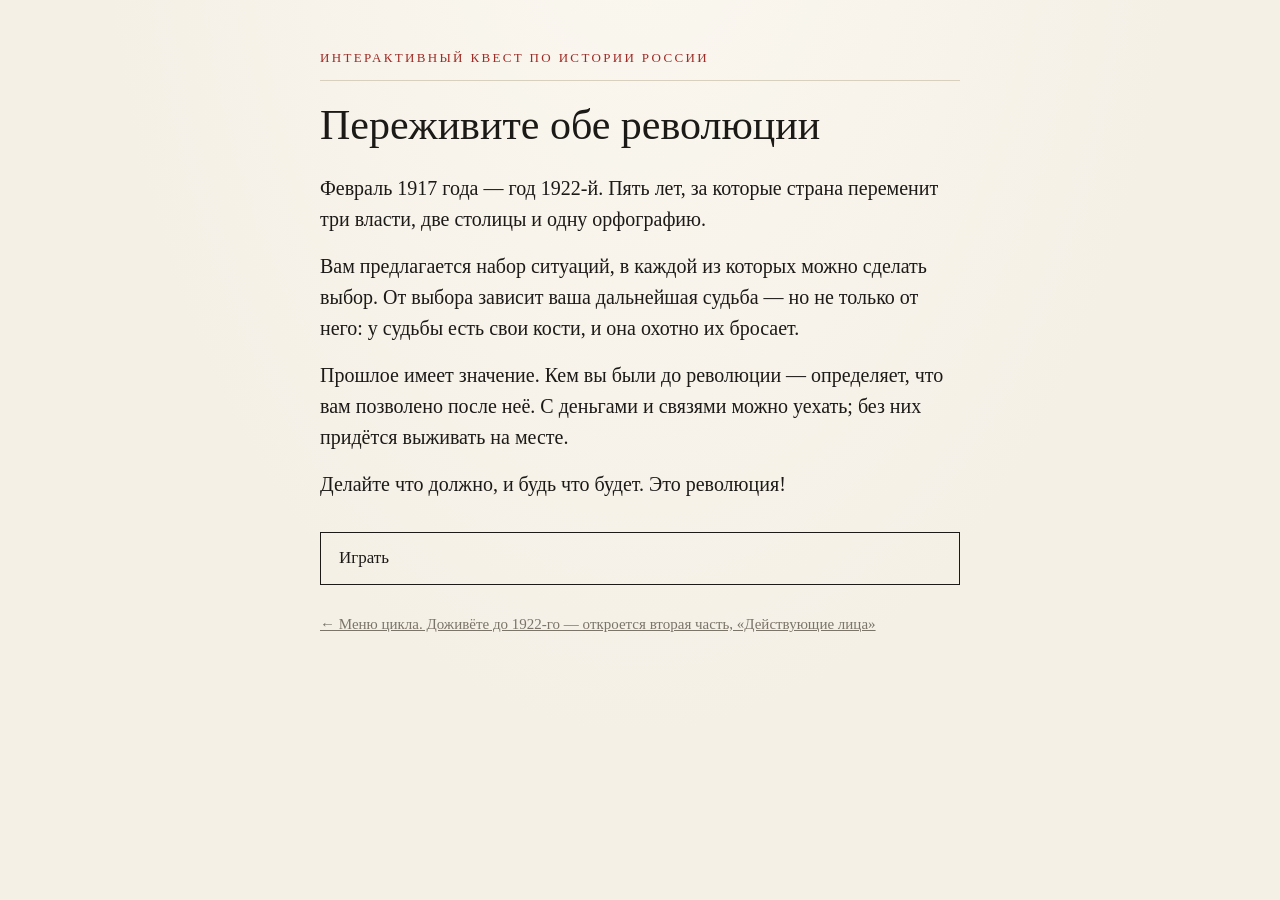
==== v1.html @ 21b518e4 "fixes" ====
<!DOCTYPE html>
<html lang="ru">
<head>
<meta charset="utf-8">
<meta name="viewport" content="width=device-width, initial-scale=1">
<title>Игра: переживите обе революции</title>
<link rel="stylesheet" href="style.css">
</head>
<body>
<div id="app"></div>
<script src="scenario.js"></script>
<script src="engine.js"></script>
</body>
</html>
---- style.css ----
/* «Арзамасовский» бумажный стиль: серьёзная гарнитура, кремовая бумага, тёмно-красный акцент */

* { margin: 0; padding: 0; box-sizing: border-box; }

:root {
  --paper: #f5f0e6;
  --ink: #1c1a17;
  --accent: #9e2b25;
  --muted: #7a7469;
  --line: #d8d0bf;
}

html { height: 100%; }

body {
  min-height: 100%;
  background: var(--paper);
  background-image: radial-gradient(ellipse at 50% -20%, #fbf8f1 0%, var(--paper) 60%);
  color: var(--ink);
  font-family: Georgia, 'Times New Roman', serif;
  font-size: 19px;
  line-height: 1.55;
  padding: 48px 16px 96px;
}

#app { max-width: 640px; margin: 0 auto; }

.card { animation: appear .45s ease both; }
@keyframes appear {
  from { opacity: 0; transform: translateY(12px); }
  to   { opacity: 1; transform: none; }
}

.meta {
  font-size: 13px;
  letter-spacing: .18em;
  text-transform: uppercase;
  color: var(--accent);
  margin-bottom: 20px;
  padding-bottom: 12px;
  border-bottom: 1px solid var(--line);
}

h1 {
  font-size: 42px;
  line-height: 1.15;
  font-weight: normal;
  margin-bottom: 24px;
}

h2 {
  font-size: 30px;
  line-height: 1.2;
  font-weight: normal;
  margin-bottom: 18px;
}

.body p { margin-bottom: 16px; }
.body p:last-child { margin-bottom: 0; }

.choices { margin-top: 32px; }

.choice { margin-bottom: 14px; }

.choice button {
  display: block;
  width: 100%;
  text-align: left;
  font: inherit;
  font-size: 17px;
  line-height: 1.45;
  color: var(--ink);
  background: transparent;
  border: 1px solid var(--ink);
  padding: 13px 18px;
  cursor: pointer;
  transition: background .15s, color .15s;
}

.choice button:hover:not(:disabled) {
  background: var(--ink);
  color: var(--paper);
}

.choice.locked button {
  border-color: var(--line);
  color: var(--muted);
  cursor: not-allowed;
  background: transparent;
}

.locked-why {
  font-size: 14px;
  font-style: italic;
  color: var(--muted);
  padding: 6px 18px 0;
}

/* выбор персонажа */
.bg-choice button { padding: 16px 18px; }
.bg-name { display: block; font-size: 20px; margin-bottom: 4px; }
.bg-desc { display: block; font-size: 15px; font-style: italic; opacity: .75; }

/* интерлюдии */
.result .body { font-style: normal; }
.result .body p:first-child::first-letter { }

/* бросок судьбы */
.roll-overlay {
  position: fixed; inset: 0;
  background: rgba(28, 26, 23, .88);
  display: flex; align-items: center; justify-content: center;
  z-index: 10;
  animation: fadein .25s ease both;
}
@keyframes fadein { from { opacity: 0; } to { opacity: 1; } }

.roll-box { text-align: center; color: var(--paper); }
.roll-box .die { font-size: 96px; line-height: 1; }
.roll-box .roll-label {
  margin-top: 12px;
  font-size: 14px;
  letter-spacing: .18em;
  text-transform: uppercase;
  font-family: Georgia, serif;
}

/* концовки */
.ending .meta { border-bottom-color: currentColor; }

.ending.death {
  background: #171512;
  color: #efe8da;
  margin: -12px -20px;
  padding: 36px 20px 44px;
}
@media (min-width: 700px) {
  .ending.death { margin: -12px -36px; padding: 40px 36px 48px; }
}
.ending.death .meta { color: #c8543f; border-bottom-color: #3a352e; }
.ending.death .note { border-color: #3a352e; }
.ending.death .choice button { border-color: #efe8da; color: #efe8da; }
.ending.death .choice button:hover { background: #efe8da; color: #171512; }
.ending.death .path { color: #a89f8f; }

.ending.emigration .meta { color: #6c6353; border-bottom-color: var(--line); }
.ending.survival .meta { color: #4a5d3a; border-bottom-color: var(--line); }

.note {
  margin-top: 28px;
  padding: 16px 18px;
  border: 1px solid var(--line);
  font-size: 15px;
  line-height: 1.5;
}

.note-title {
  font-size: 12px;
  letter-spacing: .18em;
  text-transform: uppercase;
  color: var(--muted);
  margin-bottom: 8px;
}

.path { margin-top: 24px; font-size: 15px; color: var(--muted); }
.path ul { list-style: none; margin-top: 4px; }
.path li { padding: 3px 0; }
.path li::before { content: '— '; }

.intro .body p { font-size: 20px; }
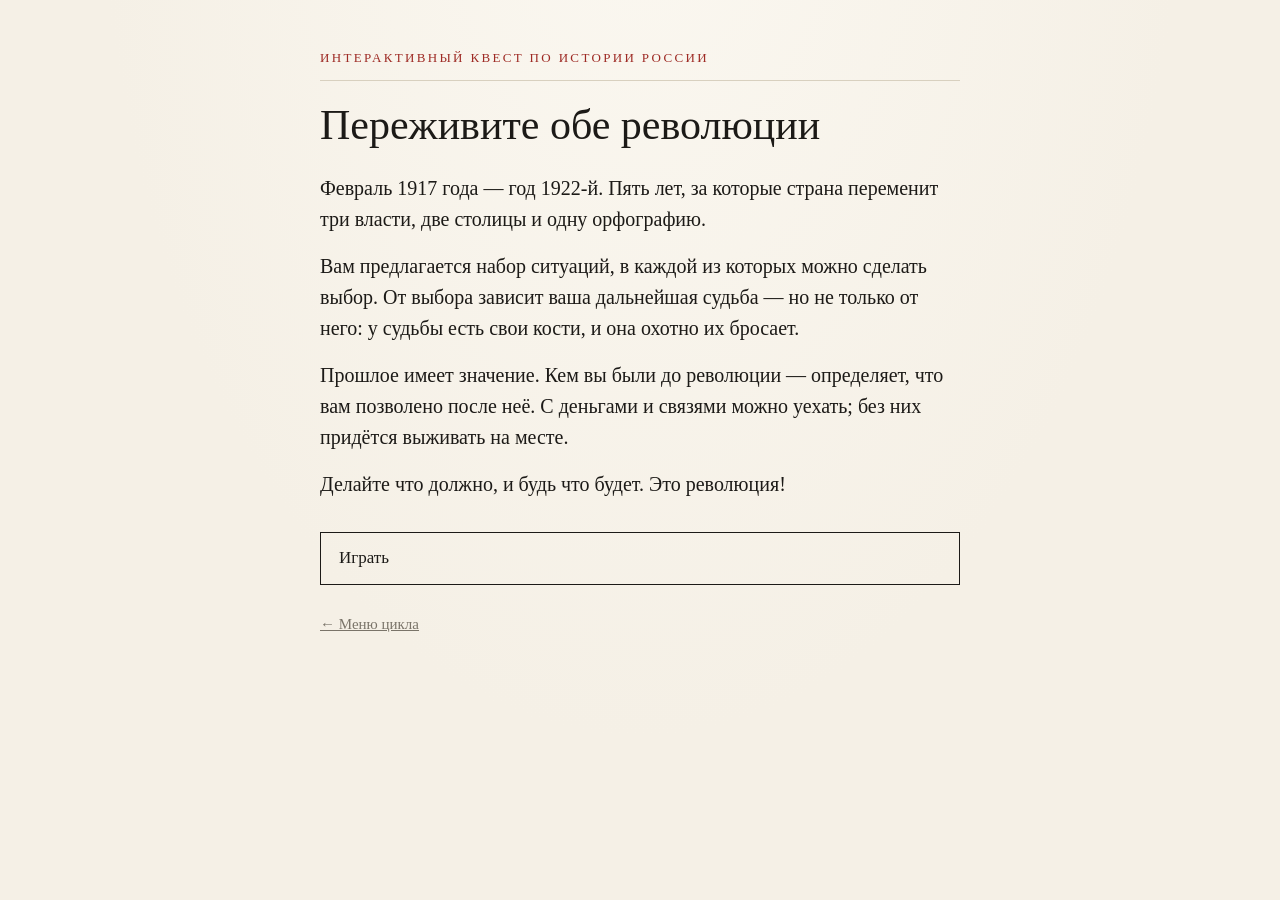
==== commit de458582: "fix" ====
--- a/v1.html
+++ b/v1.html
@@ -4,11 +4,11 @@
 <meta charset="utf-8">
 <meta name="viewport" content="width=device-width, initial-scale=1">
 <title>Игра: переживите обе революции</title>
-<link rel="stylesheet" href="style.css">
+<link rel="stylesheet" href="style.css?v=3">
 </head>
 <body>
 <div id="app"></div>
-<script src="scenario.js"></script>
-<script src="engine.js"></script>
+<script src="scenario.js?v=3"></script>
+<script src="engine.js?v=3"></script>
 </body>
 </html>
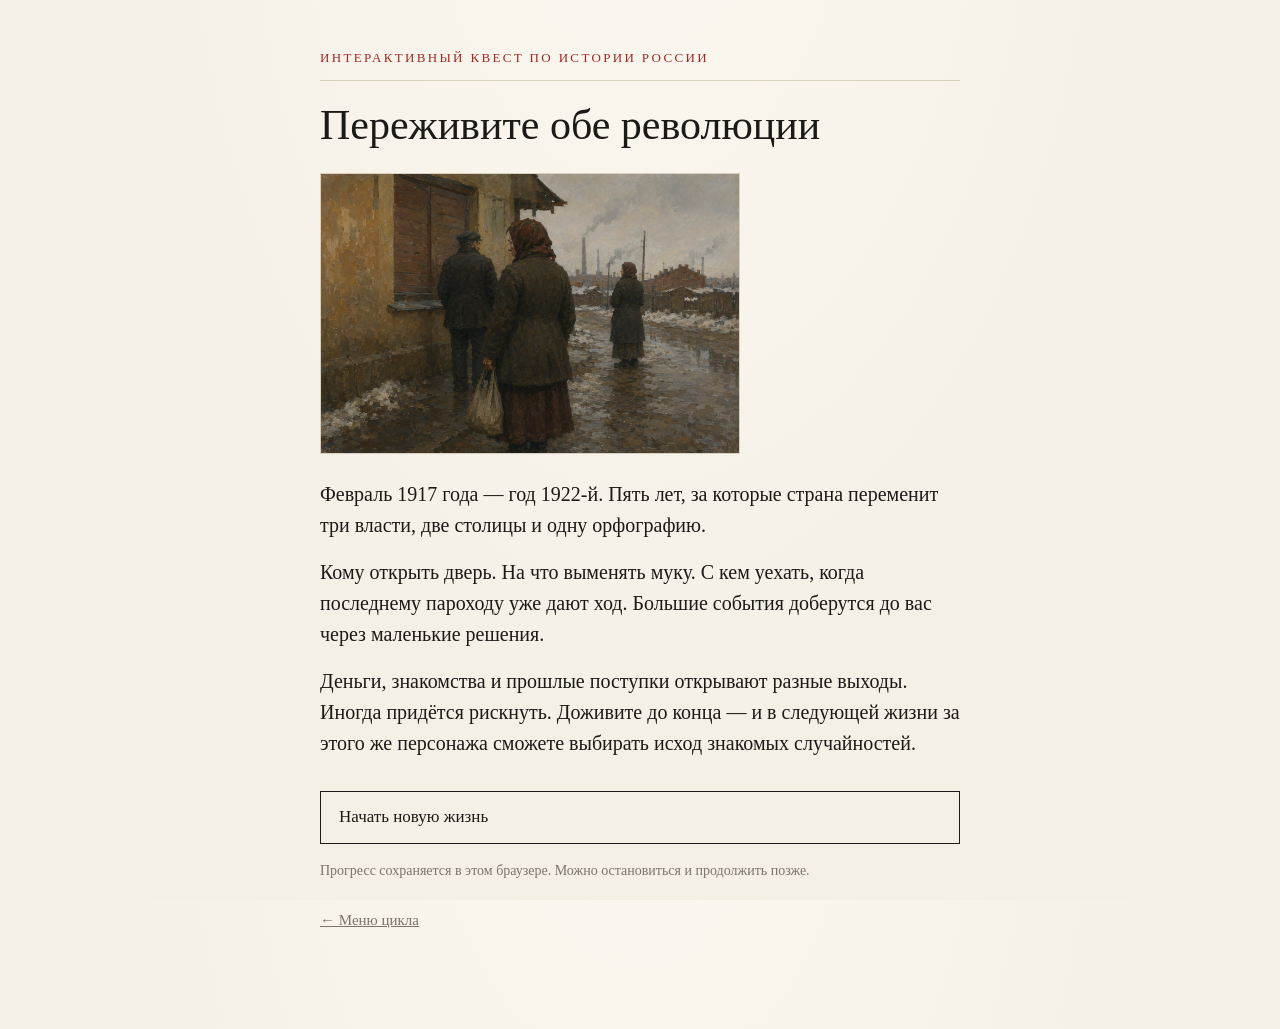
==== commit b2ee828a: "Save playable edition and dossier artwork before remaster" ====
--- a/v1.html
+++ b/v1.html
@@ -4,11 +4,14 @@
 <meta charset="utf-8">
 <meta name="viewport" content="width=device-width, initial-scale=1">
 <title>Игра: переживите обе революции</title>
-<link rel="stylesheet" href="style.css?v=3">
+<link rel="stylesheet" href="style.css?v=25">
 </head>
 <body>
 <div id="app"></div>
-<script src="scenario.js?v=3"></script>
-<script src="engine.js?v=3"></script>
+<script src="glossary.js?v=13"></script>
+<script src="scenario.js?v=13"></script>
+<script src="game-common.js?v=25"></script>
+<script src="life-scenes.js?v=25"></script>
+<script src="engine.js?v=25"></script>
 </body>
 </html>
--- a/style.css
+++ b/style.css
@@ -168,3 +168,66 @@
 .path li::before { content: '— '; }
 
 .intro .body p { font-size: 20px; }
+
+/* ---------- глоссарий: сноски ---------- */
+
+.gloss {
+  border-bottom: 1px dotted var(--accent);
+  cursor: help;
+}
+.gloss:hover { background: rgba(158, 43, 37, .07); }
+.gloss:focus-visible {
+  outline: 2px solid var(--accent);
+  outline-offset: 2px;
+}
+.ending.death .gloss { border-bottom-color: #c8543f; }
+.ending.death .gloss:hover { background: rgba(200, 84, 63, .15); }
+
+.gloss-tip {
+  position: absolute;
+  z-index: 60;
+  background: #171512;
+  color: #efe8da;
+  padding: 11px 14px;
+  font-family: Georgia, 'Times New Roman', serif;
+  font-size: 15px;
+  line-height: 1.45;
+  box-shadow: 0 6px 24px rgba(0, 0, 0, .35);
+  pointer-events: none;
+}
+.gloss-tip[hidden] { display: none; }
+
+/* Quiet illustrations and reader controls. */
+.illustration { margin: 0 0 25px; }
+.illustration img { display: block; width: 100%; height: auto; border: 1px solid var(--line); }
+.illustration-small { max-width: 360px; margin: 22px auto; }
+.intro > .illustration { max-width: 420px; }
+.menu-art { display: block; width: 100%; height: 180px; object-fit: cover; object-position: center 55%; margin: 16px 0; border: 1px solid var(--line); }
+.menu-art.sketch { object-position: center 65%; }
+.choice-sub { display: block; font-size: 14px; opacity: .8; margin-top: 5px; }
+.save-note, .memory-note, .life-status { font-size: 14px; color: var(--muted); margin-top: 16px; }
+.life-status { margin: -4px 0 18px; }
+.memory-note { padding: 10px 0; border-bottom: 1px solid var(--line); }
+.reading-note { margin-top: 20px; font-size: 16px; border-top: 1px solid var(--line); }
+.reading-note summary { cursor: pointer; padding: 12px 0; color: inherit; }
+.reading-note > div { padding: 0 0 12px; }
+.reading-note p { margin-bottom: 12px; }
+.reading-note .note, .reading-note .path { margin-top: 0; }
+.text-button { background: transparent; border: 0; border-bottom: 1px solid currentColor; color: inherit; padding: 4px 0; font: inherit; font-size: 15px; cursor: pointer; }
+.fate-dialog { width: min(600px, calc(100% - 32px)); max-height: calc(100% - 32px); margin: auto; padding: 28px; color: var(--ink); background: var(--paper); border: 1px solid var(--ink); font: inherit; }
+.fate-dialog::backdrop { background: rgba(28, 26, 23, .75); }
+.fate-explain { font-size: 15px; margin-top: 16px; color: var(--muted); }
+.fate-dialog .choices { margin-top: 22px; }
+button:focus-visible, a:focus-visible, summary:focus-visible { outline: 2px solid var(--accent); outline-offset: 4px; }
+.choice button:disabled { cursor: default; }
+h1:focus, h2:focus { outline: none; }
+@media (max-width: 560px) {
+  body { padding-top: 24px; font-size: 18px; }
+  h1 { font-size: 34px; }
+  h2 { font-size: 27px; }
+  .intro .body p { font-size: 18px; }
+  .fate-dialog { padding: 20px; }
+}
+@media (prefers-reduced-motion: reduce) {
+  *, *::before, *::after { animation: none !important; transition: none !important; }
+}
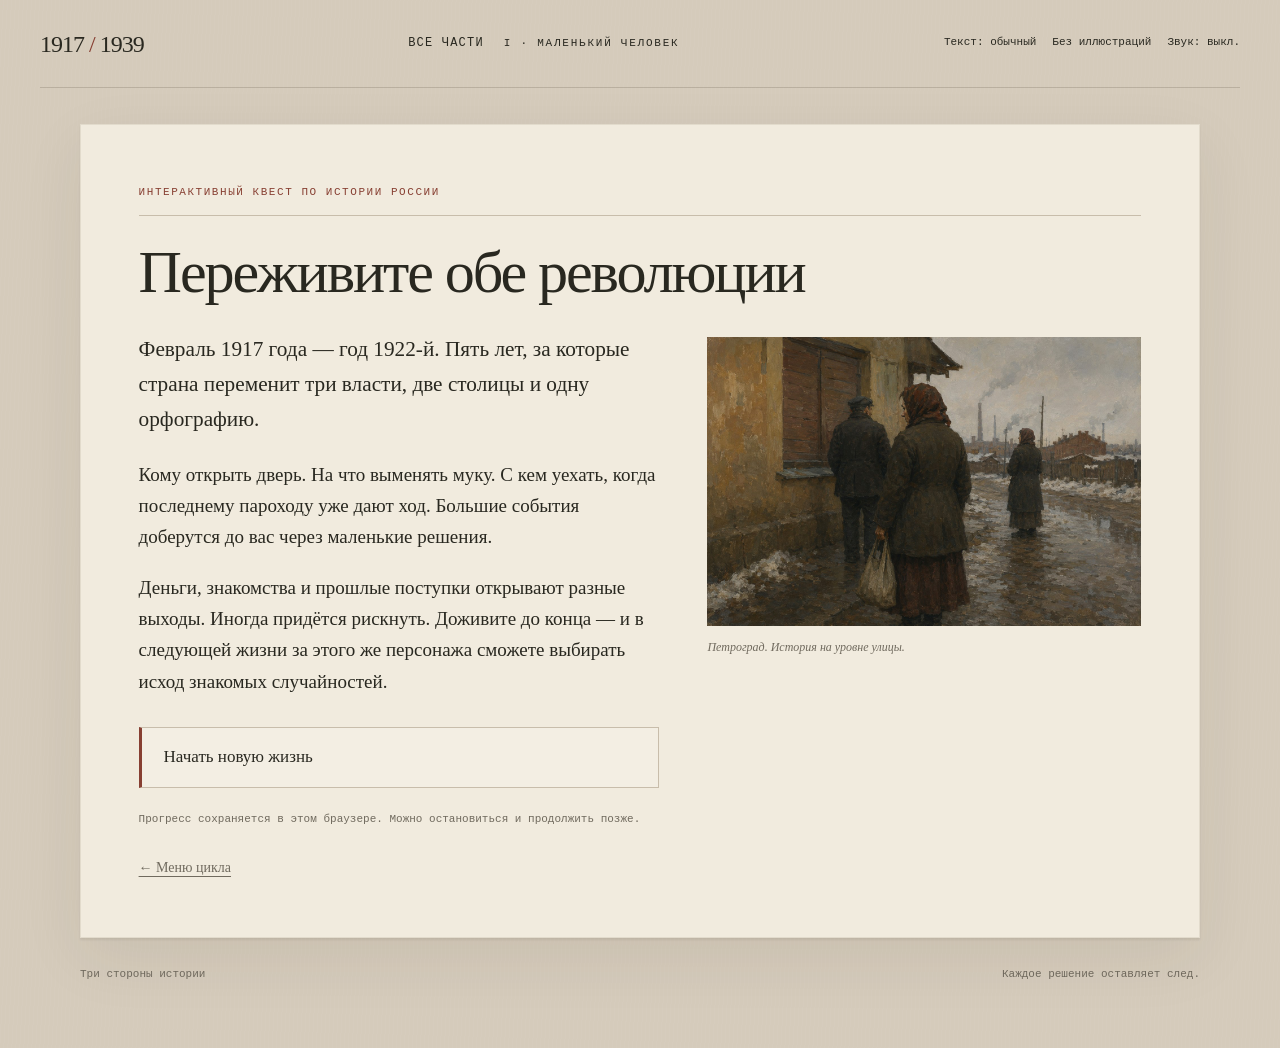
==== commit 9892d208: "Remaster all three games with editorial layouts and interactive dossiers" ====
--- a/v1.html
+++ b/v1.html
@@ -4,14 +4,21 @@
 <meta charset="utf-8">
 <meta name="viewport" content="width=device-width, initial-scale=1">
 <title>Игра: переживите обе революции</title>
-<link rel="stylesheet" href="style.css?v=25">
+<link rel="stylesheet" href="style.css?v=30">
+<link rel="stylesheet" href="remaster.css?v=30">
+<link rel="stylesheet" href="modes12.css?v=30">
+<link rel="stylesheet" href="reader.css?v=30">
 </head>
-<body>
-<div id="app"></div>
+<body class="mode-1">
+<a class="skip-link" href="#app">К игре</a>
+<header class="edition-bar"><a class="edition-brand" href="index.html">1917<span> / </span>1939</a><nav class="edition-nav" aria-label="Издание"><a href="index.html">Все части</a><span class="edition-label">I · Маленький человек</span></nav><div id="reader-tools"></div></header>
+<main id="app"></main>
+<footer class="site-footer"><span>Три стороны истории</span><span>Каждое решение оставляет след.</span></footer>
 <script src="glossary.js?v=13"></script>
 <script src="scenario.js?v=13"></script>
-<script src="game-common.js?v=25"></script>
-<script src="life-scenes.js?v=25"></script>
-<script src="engine.js?v=25"></script>
+<script src="game-common.js?v=30"></script>
+<script src="life-scenes.js?v=30"></script>
+<script src="engine.js?v=30"></script>
+<script src="reader.js?v=30"></script>
 </body>
 </html>
--- a/remaster.css
+++ b/remaster.css
@@ -0,0 +1,59 @@
+/* Three volumes of one edition. Layout is kept separate from game rules. */
+:root{--paper:#f1ebde;--ink:#292820;--accent:#873f32;--muted:#706a5e;--line:#c8bdab;--desk:#d5cbbb}
+body{padding:0 28px 64px;background:var(--desk);background-image:repeating-linear-gradient(93deg,transparent 0 3px,#ffffff07 3px 4px);font-size:19px;line-height:1.65}
+body.mode-2{--desk:#bdc5c2;--paper:#eff0e6;--accent:#495f59;--line:#bdc8bf;--muted:#606e65}
+body.mode-3{--desk:#454b41;--paper:#eae4d5;--accent:#833e32;--line:#c3b8a3;--muted:#726957}
+a{color:inherit;text-underline-offset:4px}
+.edition-bar{max-width:1200px;margin:auto;min-height:88px;display:flex;align-items:center;justify-content:space-between;gap:20px;border-bottom:1px solid #655b4b40;font:12px/1.4 'Courier New',monospace;letter-spacing:.1em;text-transform:uppercase}
+.edition-brand{font:24px/1 Georgia,serif;letter-spacing:-1px;text-decoration:none;white-space:nowrap}
+.edition-brand span{color:var(--accent)}
+.edition-label{font-size:11px;letter-spacing:.16em}
+.mode-3>.edition-bar{color:#eee8da;border-bottom-color:#eee8da35}.mode-3 .edition-brand span{color:#d29b7c}
+.edition-nav{display:flex;align-items:center;gap:20px}.edition-nav a{text-decoration:none;padding:10px 0}.edition-nav a:hover{text-decoration:underline}
+#app{max-width:1120px;margin:36px auto 0}
+.card{background:var(--paper);padding:clamp(24px,4.5vw,60px);box-shadow:0 2px 2px #29251a15,0 20px 60px #29251a12;border:1px solid #766b5520;position:relative}
+.meta{font:11px/1.7 'Courier New',monospace;letter-spacing:.14em;margin-bottom:24px;padding-bottom:14px}
+h1{font-size:clamp(38px,4.7vw,62px);letter-spacing:-.035em;line-height:1.06;margin-bottom:28px}
+h2{font-size:clamp(30px,3.5vw,44px);letter-spacing:-.025em;line-height:1.13}
+.body p{margin-bottom:1em}.body p:last-child{margin-bottom:0}
+.intro .body p{font-size:1em}.intro .body p:first-child{font-size:1.12em}
+.illustration img{height:auto;max-width:100%;border:0}.illustration{margin:0}.intro>.illustration{max-width:none}
+.choices{counter-reset:decision;margin-top:30px}.choice{counter-increment:decision;margin-bottom:12px}
+.choice button{position:relative;background:#ffffff24;border-color:var(--line);padding:17px 22px;font-size:17px;transition:background .15s,border-color .15s,transform .15s;border-left:3px solid var(--accent)}
+.choice button:hover:not(:disabled){background:#ffffff70;color:var(--ink);border-color:var(--accent);transform:translateX(3px)}
+.choice button:disabled{opacity:.72}.choice.locked button{border-left-color:var(--line);color:var(--muted)}
+.locked-why,.choice-hint,.bif-meta{font-size:13px}
+.reading-note{font-size:15px;border-top:1px solid var(--line);margin-top:24px}.reading-note summary{padding:14px 0}.reading-note[open]{padding-bottom:8px}
+.path{font-size:14px}.save-note{font:11px/1.7 'Courier New',monospace;margin-top:22px}
+.world,.realhist,.note{background:#ffffff25;border-color:var(--line)}
+.ending,.result{max-width:850px;margin:0 auto}.result{padding-top:65px;padding-bottom:65px}.result:not(:has(>.meta))::before{content:'ПОСЛЕДСТВИЯ РЕШЕНИЯ';display:block;font:11px 'Courier New',monospace;letter-spacing:.17em;color:var(--accent);margin-bottom:28px}
+.ending.death{--ink:#ece4d5;--muted:#bdb39f;--line:#514b40;margin:0 auto;padding:clamp(24px,4.5vw,60px);background:#272922;color:var(--ink)}
+.ending.death .choice button:hover{background:#ece4d5;color:#272922}.ending .path{max-height:360px;overflow:auto;padding-right:10px}
+.fate-dialog{box-shadow:0 30px 100px #0006}.fate-dialog h2{font-size:34px}
+.site-footer{max-width:1120px;margin:28px auto 0;display:flex;justify-content:space-between;gap:20px;font:11px/1.6 'Courier New',monospace;color:var(--muted)}
+.mode-3>.site-footer{color:#ccc9bc}
+.skip-link{position:fixed;left:18px;top:-100px;background:var(--paper);padding:10px;z-index:100}.skip-link:focus{top:10px}
+/* Contents page: generous image area preserves the complete paintings. */
+.menu-page #app{max-width:1200px;margin-top:0}.menu-page{--desk:#e3dccd}
+.cover-heading{padding:62px 0 44px;display:grid;grid-template-columns:1fr 300px;gap:40px;align-items:end;border-bottom:3px double var(--ink)}
+.cover-heading .meta{border:0;padding:0;margin-bottom:18px}.cover-heading h1{font-size:clamp(56px,8vw,108px);margin:0;line-height:.94}.cover-heading h1 em{font-weight:normal;color:var(--accent)}
+.cover-intro{font-size:17px;line-height:1.65;padding-bottom:5px}.cover-intro small{display:block;margin-top:20px;font:11px 'Courier New',monospace;text-transform:uppercase;letter-spacing:.1em}
+.contents-line{display:flex;justify-content:space-between;padding:17px 0;font:11px 'Courier New',monospace;letter-spacing:.12em;text-transform:uppercase}
+.menu-part{display:grid;grid-template-columns:minmax(0,1.1fr) minmax(0,1fr);gap:0;margin:24px 0 40px;background:var(--paper);box-shadow:0 12px 35px #4336240a;border:1px solid #8c7f6630}
+.menu-picture{padding:24px;display:flex;flex-direction:column;justify-content:center;position:relative;background:#d1c5ad25}
+.menu-art{display:block;width:100%;height:auto;object-fit:contain;margin:0;border:0}
+.menu-picture figcaption{font:11px/1.6 'Courier New',monospace;color:var(--muted);margin-top:12px;display:flex;justify-content:space-between;gap:16px}
+.menu-copy{padding:clamp(24px,4vw,48px);position:relative}.menu-eyebrow{font:11px/1.6 'Courier New',monospace;letter-spacing:.12em;text-transform:uppercase;color:var(--accent);margin-bottom:20px}
+.menu-copy h2{font-size:clamp(32px,3.8vw,48px);margin-bottom:20px}.menu-copy p{font-size:17px;line-height:1.65;margin-bottom:24px}
+.menu-number{font:italic 42px Georgia,serif;color:var(--accent);display:block;margin-bottom:20px}
+.menu-play{display:inline-block;background:var(--ink);color:var(--paper);padding:13px 24px;font:14px 'Courier New',monospace;text-decoration:none;border:1px solid var(--ink)}
+.menu-play::after{content:' ↗';margin-left:18px}.menu-play:hover{background:var(--accent);border-color:var(--accent)}
+.menu-progress{font:11px/1.9 'Courier New',monospace;color:var(--muted);padding-top:18px;margin-top:20px;border-top:1px solid var(--line)}
+.menu-progress b{color:var(--ink);font-weight:normal}.menu-lock{font:13px/1.7 'Courier New',monospace;color:var(--muted);padding:15px 0;border-top:1px dashed var(--line)}
+.menu-part:nth-of-type(2){--paper:#e9eee6;--accent:#495f59}.menu-part:nth-of-type(2) .menu-picture{order:2}
+.menu-folder{--paper:#e5ddcc;--accent:#80392d}.folder-display{min-height:360px;padding:38px;background:#c1b291;transform:rotate(-2deg);border:1px solid #897857;box-shadow:4px 8px 0 #b7a685,8px 14px 20px #4f413822}
+.folder-display::before{content:'ОСОБАЯ ПАПКА';display:block;font:13px 'Courier New',monospace;letter-spacing:.2em;border-bottom:1px solid #8e7c5f;padding-bottom:20px}
+.folder-display img{width:100%;height:auto;display:block;transform:rotate(3deg);margin:30px 0 22px;box-shadow:1px 4px 8px #45382b35}.folder-display span{font:12px 'Courier New',monospace;display:block;text-align:right}
+.edition-note{padding:12px 0 40px;max-width:750px;font-size:15px;color:var(--muted)}
+@media(max-width:800px){body{padding:0 16px 40px}.edition-bar{min-height:76px;flex-wrap:wrap;padding:16px 0;gap:12px}.edition-label{display:none}.edition-nav{gap:14px}#app{margin-top:20px}.cover-heading{grid-template-columns:1fr;padding-top:40px;gap:25px}.cover-intro{max-width:500px}.menu-part{grid-template-columns:1fr}.menu-part:nth-of-type(2) .menu-picture{order:0}.menu-picture{padding:18px}.menu-copy{padding:28px}.menu-copy .menu-number{position:absolute;right:26px;top:18px;opacity:.35}.menu-copy h2{max-width:85%}.folder-display{max-width:450px;min-height:0;margin:12px auto}.site-footer{flex-wrap:wrap}.card{padding:26px}.result{padding-top:36px}.contents-line span:last-child{display:none}}
+@media(prefers-reduced-motion:reduce){*{scroll-behavior:auto!important}.choice button:hover{transform:none!important}}
--- a/modes12.css
+++ b/modes12.css
@@ -0,0 +1,59 @@
+/* The street chronicle and the political edition share a readable column
+   and a quieter margin for resources, illustrations and the player's notes. */
+.scene-header { padding-bottom: 22px; margin-bottom: 28px; border-bottom: 1px solid var(--line, #c9bda6); }
+.scene-header h2 { margin-bottom: 12px; }
+.scene-layout { display: grid; grid-template-columns: minmax(0, 1fr) 225px; gap: 40px; align-items: start; }
+.scene-main { min-width: 0; }
+.scene-aside { min-width: 0; border-left: 1px solid var(--line, #c9bda6); padding-left: 24px; }
+.scene-aside .reading-note { font-size: 14px; margin-top: 22px; }
+.scene-aside .reading-note summary { line-height: 1.5; }
+.scene-aside .reading-note > div { padding-left: 0; padding-right: 0; }
+.scene-art .illustration { margin: 0 0 24px; width: 100%; max-width: none; }
+.scene-art .illustration img, .intro-art .illustration img { display: block; width: 100%; height: auto; object-fit: contain; }
+.resource-sheet { font-family: Georgia, 'Times New Roman', serif; }
+.resource-sheet .note-title { margin-bottom: 20px; font-size: 12px; letter-spacing: .1em; }
+.resource-row { display: flex; justify-content: space-between; gap: 10px; align-items: baseline; font-size: 15px; }
+.resource-row b { font-size: 25px; font-weight: normal; }
+.resource-row small { font-size: 13px; color: var(--muted); }
+.resource-sheet p { margin: 4px 0 20px; color: var(--muted); font-size: 13px; line-height: 1.5; }
+.influence-meter { display: flex; gap: 3px; margin: 8px 0; }
+.influence-meter i { flex: 1; height: 8px; background: rgba(100, 80, 50, .12); }
+.influence-meter .filled { background: var(--accent); }
+.decision-label { margin: 28px 0 12px; color: var(--muted); text-transform: uppercase; font-size: 11px; letter-spacing: .18em; }
+.scene-main .choices { margin-top: 0; }
+.journey-log { padding-left: 20px; font-size: 14px; line-height: 1.6; }
+.journey-log li { padding-left: 3px; margin-bottom: 12px; }
+.intro-layout { display: grid; grid-template-columns: minmax(0, 1.2fr) minmax(240px, 1fr); gap: 48px; align-items: start; margin-top: 28px; }
+.intro-copy { min-width: 0; }
+.intro-art { padding-top: 5px; }
+.intro-art .illustration { max-width: none; width: 100%; margin: 0; }
+.art-caption { margin: 12px 0 0; font-size: 12px; line-height: 1.5; color: var(--muted); font-style: italic; }
+.choices.role-picker { display: grid; grid-template-columns: repeat(2, minmax(0, 1fr)); gap: 16px; }
+.role-picker .choice { margin: 0; }
+.role-picker .choice button { height: 100%; padding: 24px; }
+.role-picker .bg-name, .role-picker .who-name { font-size: 27px; margin-bottom: 10px; }
+.role-picker .bg-desc, .role-picker .who-desc { font-size: 16px; line-height: 1.55; }
+.role-picker .choice-sub { margin-top: 18px; }
+.result { max-width: 820px; margin-left: auto; margin-right: auto; }
+.result > .meta { margin-bottom: 24px; }
+.mode-1 .ending .body, .mode-2 .ending .body { max-width: 720px; }
+@media (max-width: 800px) {
+  .scene-layout { grid-template-columns: minmax(0, 1fr); gap: 24px; }
+  .scene-aside { grid-row: 1; padding: 0 0 20px; border-left: 0; border-bottom: 1px solid var(--line, #c9bda6); }
+  .scene-aside .scene-art { display: none; }
+  .resource-sheet { display: flex; flex-wrap: wrap; align-items: baseline; gap: 4px 14px; }
+  .resource-sheet .note-title { width: 100%; margin-bottom: 4px; }
+  .resource-sheet p { margin: 0 12px 0 0; }
+  .resource-row { gap: 8px; }
+  .resource-row b { font-size: 20px; }
+  .influence-meter { width: 90px; flex: 0 0 90px; }
+  .scene-aside .reading-note { margin-top: 12px; }
+  .intro-layout { gap: 28px; grid-template-columns: minmax(0, 1fr) minmax(180px, .65fr); }
+}
+@media (max-width: 560px) {
+  .intro-layout, .choices.role-picker { grid-template-columns: minmax(0, 1fr); }
+  .intro-art { grid-row: 1; max-width: 300px; margin: 0 auto; }
+  .intro-layout { margin-top: 20px; gap: 22px; }
+  .scene-header { margin-bottom: 20px; padding-bottom: 16px; }
+  .role-picker .choice button { padding: 20px; }
+}
--- a/reader.css
+++ b/reader.css
@@ -0,0 +1,41 @@
+#reader-tools {
+  display: flex;
+  align-items: center;
+  justify-content: flex-end;
+  flex-wrap: wrap;
+  gap: 4px 16px;
+  font-family: ui-monospace, 'Courier New', monospace;
+  font-size: 11px;
+  line-height: 1.4;
+}
+#reader-tools button {
+  min-height: 38px;
+  padding: 6px 0;
+  border: 0;
+  border-bottom: 1px solid transparent;
+  background: transparent;
+  color: inherit;
+  font: inherit;
+  cursor: pointer;
+}
+#reader-tools button:hover { border-bottom-color: currentColor; }
+#reader-tools button[aria-pressed="true"] { color: var(--accent, #9e2b25); border-bottom-color: currentColor; }
+#reader-tools button:focus-visible { outline: 2px solid currentColor; outline-offset: 4px; }
+#reader-tools button:disabled { opacity: .5; cursor: default; }
+.reader-status:empty { display: none; }
+.reader-status { flex-basis: 100%; max-width: 32em; }
+body[data-reader-size="large"] { --reader-copy-size: 22px; }
+body[data-reader-size="small"] { --reader-copy-size: 17px; }
+body[data-reader-size="large"] :is(.body, .choice button, .f-val, .world, .realhist, .reading-note > div),
+body[data-reader-size="small"] :is(.body, .choice button, .f-val, .world, .realhist, .reading-note > div) {
+  font-size: var(--reader-copy-size);
+  line-height: 1.65;
+}
+.reader-plain :is(.illustration, .menu-art, .scene-art, .margin-art, .dossier-photo, .case-photo, [data-reader-art]) { display: none !important; }
+.reader-plain .menu-part, .reader-plain .intro-layout, .reader-plain .dossier-identity { grid-template-columns: minmax(0, 1fr); }
+.reader-plain .intro-art, .reader-plain .archive-contact-sheet { display: none; }
+.mode-3 #reader-tools button[aria-pressed="true"] { color: #e4b99b; }
+@media (max-width: 600px) {
+  #reader-tools { justify-content: flex-start; gap: 4px 14px; }
+  body[data-reader-size="large"] { --reader-copy-size: 21px; }
+}
